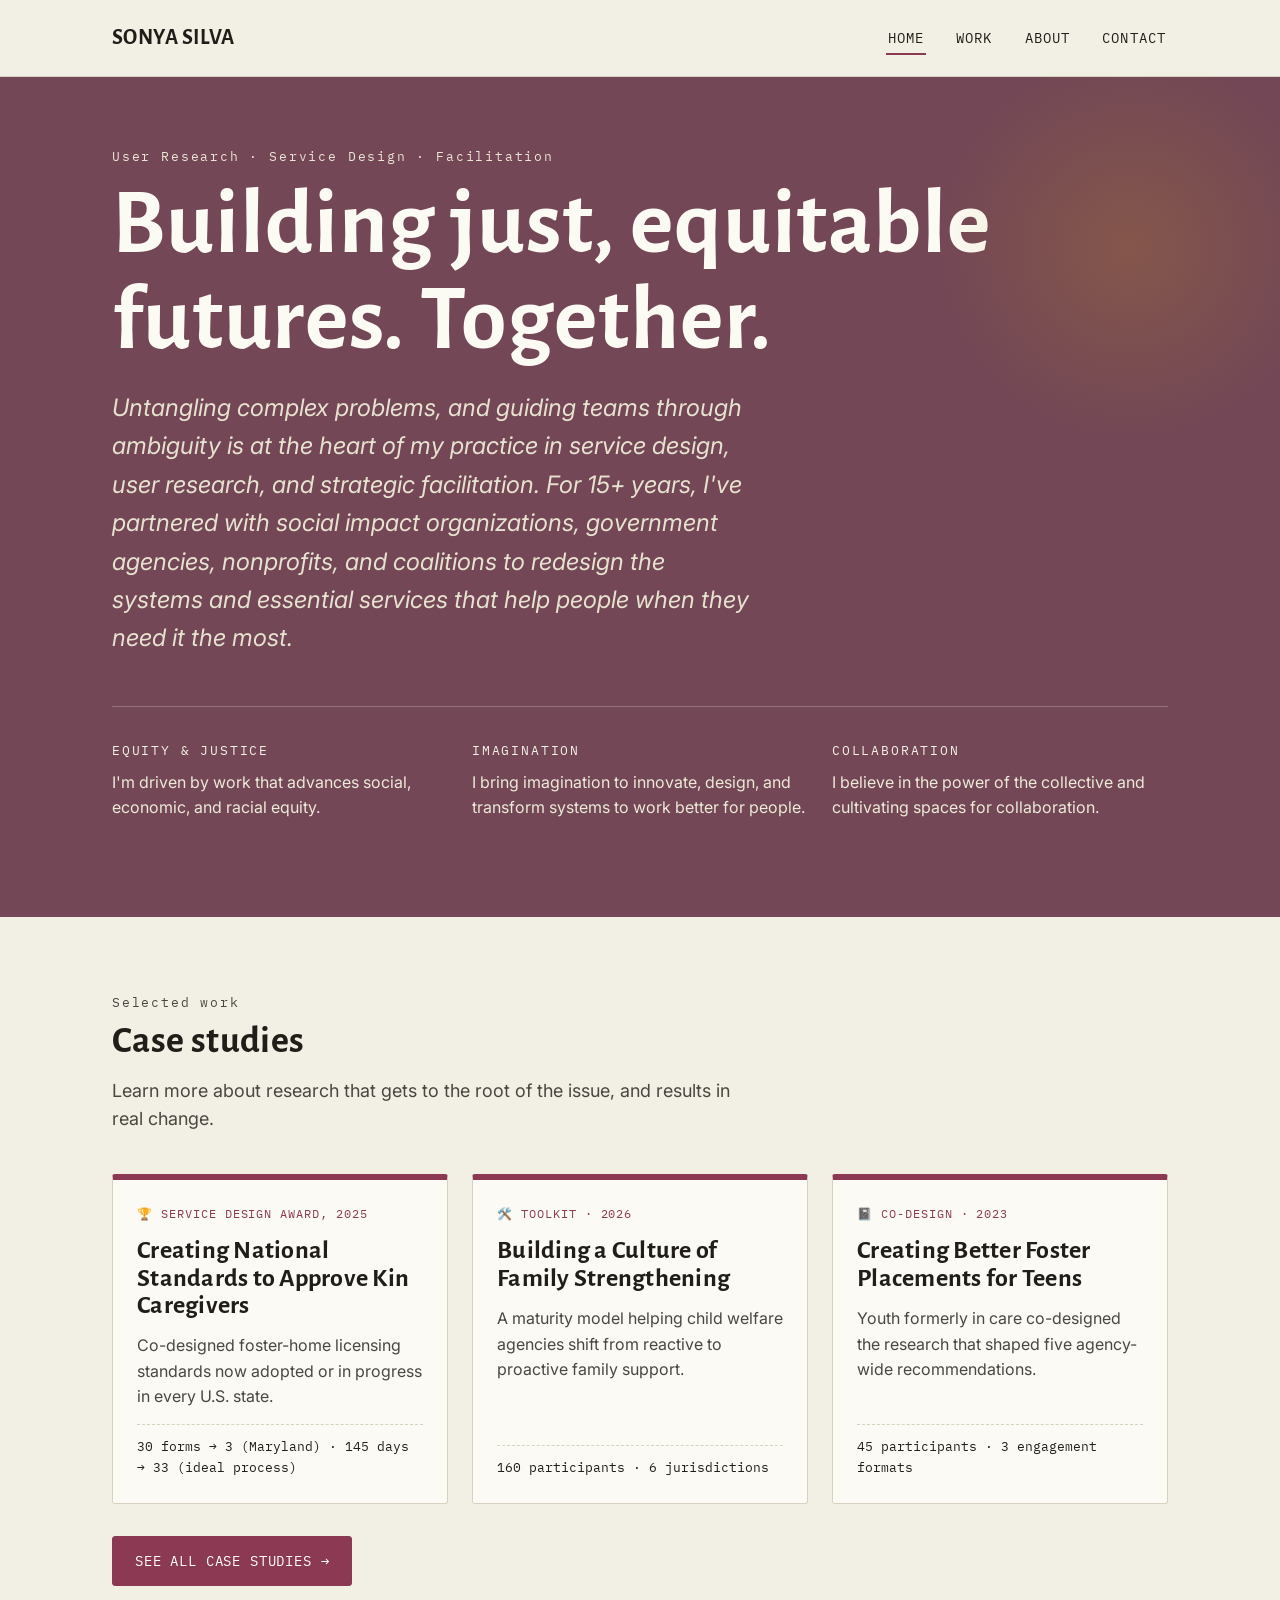
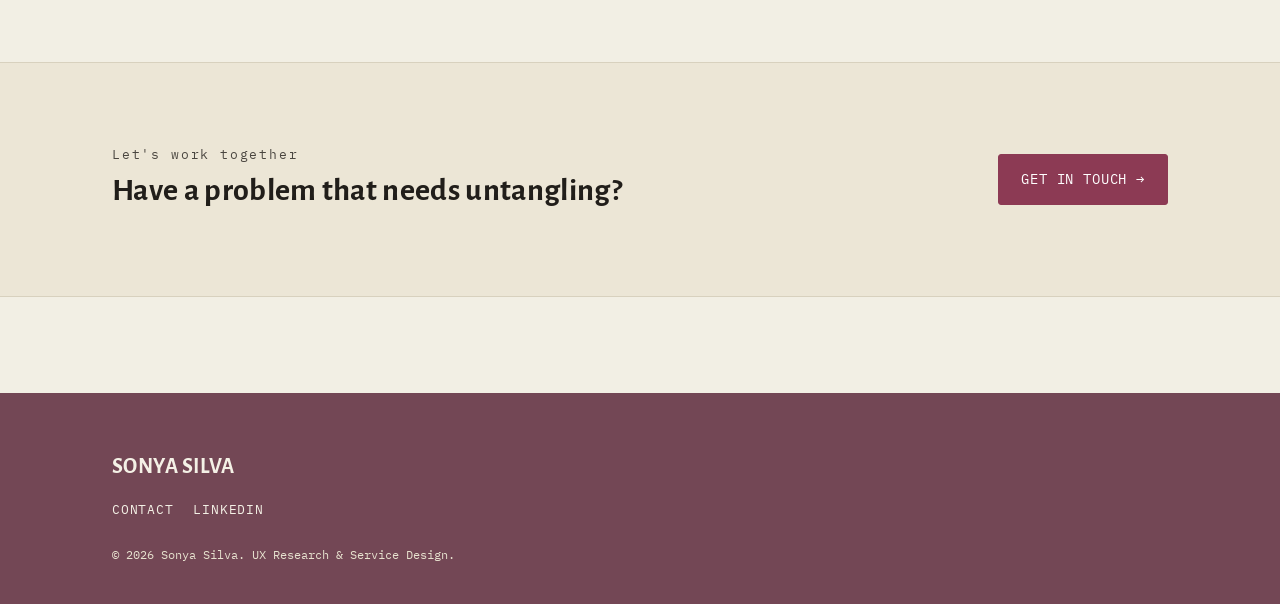
==== index.html @ 00261c98 "Update index.html" ====
<!DOCTYPE html>
<html lang="en">
<head>
<meta charset="UTF-8">
<meta name="viewport" content="width=device-width, initial-scale=1.0">
<title>Sonya Silva — UX Research &amp; Service Design</title>
<meta name="description" content="UX Researcher, Service Designer, and Facilitator with 15 years of experience helping social-impact systems work better for the people who rely on them.">
<link rel="stylesheet" href="assets/styles.css">
</head>
<body>
<a class="skip-link" href="#main">Skip to content</a>
<header>
  <nav class="site-nav">
    <div class="wrap">
      <a href="index.html" class="brand">SONYA <em>SILVA</em></a>
      <button class="nav-toggle" aria-expanded="false" aria-controls="nav-links">Menu</button>
      <ul class="nav-links" id="nav-links">
        <li><a href="index.html" aria-current="page">Home</a></li>
        <li><a href="work.html">Work</a></li>
        <li><a href="about.html">About</a></li>
        <li><a href="contact.html">Contact</a></li>
      </ul>
    </div>
  </nav>
</header>

<main id="main">

  <section class="hero" style="padding-top:64px;">
    <div class="wrap">
      <span class="eyebrow" style="color: var(--paper-warm);">User Research &middot; Service Design &middot; Facilitation</span>
      <h1>Building just, equitable futures. Together.</h1>

     <p class="hero__lede">Untangling complex problems, and guiding teams through ambiguity is at the heart of my practice in service design, user research, and strategic facilitation. For 15+ years, I've partnered with social impact organizations, government agencies, nonprofits, and coalitions to redesign the systems and essential services that help people when they need it the most. </p>

    <div class="hero__pillars">
        <div class="pillar reveal">
          <span class="eyebrow" style="color: inherit;">EQUITY &amp; JUSTICE</span>
          <p>I'm driven by work that advances social, economic, and racial equity.</p>
        </div>
        <div class="pillar reveal">
          <span class="eyebrow" style="color: inherit;">IMAGINATION</span>
          <p>I bring imagination to innovate, design, and transform systems to work better for people.</p>
        </div>
        <div class="pillar reveal">
          <span class="eyebrow" style="color: inherit;">COLLABORATION</span>
          <p>I believe in the power of the collective and cultivating spaces for collaboration.</p>
        </div>
      </div>      
  </section>

  <section>
    <div class="wrap">
      <div class="section-head reveal">
        <span class="eyebrow">Selected work</span>
        <h2 style="font-size:38px;">Case studies</h2>
        <p style="font-family: var(--body); color: var(--ink-soft);">Learn more about research that gets to the root of the issue, and results in real change.</p>
      </div>

      <div class="case-grid">

        <!-- Updated: Removed gold tag color override so it matches standard case card styling -->
        <a class="case-card reveal" href="kin-standards.html">
          <span class="badge">🏆 Service Design Award, 2025</span>
          <h3>Creating National Standards to Approve Kin Caregivers</h3>
          <p>Co-designed foster-home licensing standards now adopted or in progress in every U.S. state.</p>
          <span class="stat">30 forms &rarr; 3 (Maryland) &middot; 145 days &rarr; 33 (ideal process)</span>
        </a>

        <a class="case-card reveal" href="family-strengthening.html" style="--tag-color: var(--forest);">
          <span class="badge">🛠️ Toolkit &middot; 2026</span>
          <h3>Building a Culture of Family Strengthening</h3>
          <p>A maturity model helping child welfare agencies shift from reactive to proactive family support.</p>
          <span class="stat">160 participants &middot; 6 jurisdictions</span>
        </a>

        <a class="case-card reveal" href="teen-placements.html" style="--tag-color: var(--rose);">
          <span class="badge">📓 Co-design &middot; 2023</span>
          <h3>Creating Better Foster Placements for Teens</h3>
          <p>Youth formerly in care co-designed the research that shaped five agency-wide recommendations.</p>
          <span class="stat">45 participants &middot; 3 engagement formats</span>
        </a>

      </div>

      <p style="margin-top:32px;"><a class="btn btn--solid" href="work.html">See all case studies &rarr;</a></p>
    </div>
  </section>

  <section style="background: var(--paper-warm); border-top:1px solid var(--line); border-bottom:1px solid var(--line);">
    <div class="wrap" style="display:flex; justify-content:space-between; align-items:center; gap:24px; flex-wrap:wrap;">
      <div class="reveal">
        <span class="eyebrow">Let's work together</span>
        <h2 style="font-size:32px; margin-top:6px;">Have a problem that needs untangling?</h2>
      </div>
      <a class="btn btn--solid" href="contact.html">Get in touch &rarr;</a>
    </div>
  </section>

</main>

<footer class="site-footer">
  <div class="wrap">
    <div>
      <div class="brand" style="color:#F4F1E6;">SONYA <em>SILVA</em></div>
      <div class="foot-links" style="margin-top:16px;">
        <a href="contact.html">Contact</a>
        <a href="https://www.linkedin.com/in/sonyasilva/">LinkedIn</a>
      </div>
    </div>
  </div>
  <div class="wrap"><small style="color: inherit;">&copy; 2026 Sonya Silva. UX Research &amp; Service Design.</small></div>
</footer>

<script src="assets/script.js"></script>
</body>
</html>
---- assets/styles.css ----
/* ============================================================
   Sonya Silva — UX Research Portfolio
   Design tokens: warm fieldnotes-meets-case-file aesthetic,
   grounded in the actual materials of her research practice
   (index cards, sticky notes, process maps, agency forms).
   ============================================================ */

@import url('https://fonts.googleapis.com/css2?family=Alegreya+Sans:wght@400;500;700;800&family=Inter:ital,wght@0,400;0,500;0,600;1,400&family=IBM+Plex+Mono:wght@400;500;600&display=swap');

:root{
  /* paper + ink */
  --paper: #F2EFE4;
  --paper-warm: #ECE6D6;
  --card: #FBFAF5;
  --ink: #211E1A;
  --ink-soft: #4A4640;
  --line: #D8D1BE;

  /* brand */
  --rose: #8C3A54;
  --rose-deep: #734755;
  --rose-tint: #EFDCE2;

  /* case-study accents */
  --gold: #B9862F;
  --gold-tint: #F1E4C6;
  --navy: #33547A;
  --navy-tint: #DCE3EC;
  --rose: #8C3A54;
  --rose-tint: #EFDCE2;

  --radius: 3px;
  --shadow-note: 0 6px 14px rgba(33,30,26,0.18);

  --display: 'Alegreya Sans', sans-serif;
  --body: 'Inter', -apple-system, BlinkMacSystemFont, sans-serif;
  --mono: 'IBM Plex Mono', ui-monospace, monospace;
}

*{ box-sizing: border-box; }
html{ scroll-behavior: smooth; }
@media (prefers-reduced-motion: reduce){
  html{ scroll-behavior: auto; }
  *{ animation-duration: 0.01ms !important; animation-iteration-count: 1 !important; transition-duration: 0.01ms !important; }
}

body{
  margin: 0;
  background: var(--paper);
  color: var(--ink);
  font-family: var(--body);
  font-size: 18px;
  line-height: 1.6;
  -webkit-font-smoothing: antialiased;
}

img{ max-width: 100%; display: block; }
a{ color: inherit; }

h1,h2,h3,h4{
  font-family: var(--display);
  font-weight: 700;
  letter-spacing: 0.01em;
  line-height: 1.05;
  margin: 0 0 0.4em;
}

.eyebrow{
  font-family: var(--mono);
  font-size: 13px;
  letter-spacing: 0.14em;
  color: var(--ink-soft);
}

p{ margin: 0 0 1.1em; }
p:last-child{ margin-bottom: 0; }

.wrap{
  max-width: 1120px;
  margin: 0 auto;
  padding: 0 32px;
}
.wrap--narrow{ max-width: 760px; }

/* ---------- skip link / focus ---------- */
.skip-link{
  position:absolute; left:-999px; top:0; background:var(--rose); color:#fff;
  padding:10px 16px; z-index:200; font-family:var(--mono); font-size:14px;
}
.skip-link:focus{ left:16px; top:16px; }
a:focus-visible, button:focus-visible{
  outline: 3px solid var(--gold);
  outline-offset: 2px;
}

/* ---------- nav ---------- */
.site-nav{
  position: sticky; top: 0; z-index: 100;
  background: var(--paper);
  border-bottom: 1px solid var(--line);
}
.site-nav .wrap{
  display:flex; align-items:center; justify-content:space-between;
  height: 76px;
}
.brand{
  font-family: var(--display);
  font-weight: 700;
  font-size: 22px;
  letter-spacing: 0.02em;
  text-decoration:none;
  color: var(--ink);
}
.brand em{
  font-style: normal;
  font-weight: inherit;
  color: inherit;
}
.nav-links{
  display:flex; gap: 28px; list-style:none; margin:0; padding:0;
  font-family: var(--mono); font-size: 14px; text-transform: uppercase; letter-spacing: 0.08em;
}
.nav-links a{
  text-decoration:none; padding: 6px 2px; border-bottom: 2px solid transparent;
}
.nav-links a:hover, .nav-links a[aria-current="page"]{
  border-bottom-color: var(--rose);
}
.nav-toggle{ display:none; }

@media (max-width: 720px){
  .nav-links{
    position:fixed; inset: 76px 0 0 0; background: var(--paper);
    flex-direction:column; gap:0; padding: 8px 32px;
    transform: translateY(-8px); opacity:0; pointer-events:none;
    transition: opacity .2s ease, transform .2s ease;
  }
  .nav-links.is-open{ opacity:1; transform:translateY(0); pointer-events:auto; }
  .nav-links li{ border-bottom:1px solid var(--line); }
  .nav-links a{ display:block; padding: 16px 0; }
  .nav-toggle{
    display:block; background:none; border: 1px solid var(--ink); border-radius: var(--radius);
    width: 40px; height: 36px; font-family: var(--mono); cursor:pointer;
  }
}

/* ---------- hero ---------- */
.hero{
  background: var(--rose-deep);
  color: #F4F1E6;
  padding: 84px 0 96px;
  position: relative;
  overflow: hidden;
}
.hero::after{
  content:"";
  position:absolute; right:-60px; top:-40px; width:420px; height:420px;
  background: radial-gradient(circle, rgba(185,134,47,0.25), transparent 65%);
}
.hero .eyebrow{ color: #BFD6CC; }
.hero h1{
  font-size: clamp(48px, 8vw, 92px);
  margin: 6px 0 20px;
  color: #FBFAF3;
}
.hero__lede{
  font-family: var(--body);
  font-size: clamp(19px, 2.4vw, 24px);
  max-width: 640px;
  color: #E7E2CF;
  font-style: italic;
}
.hero__pillars{
  margin-top: 48px;
  display:grid; grid-template-columns: repeat(3, 1fr); gap: 24px;
  border-top: 1px solid rgba(244,241,230,0.25);
  padding-top: 28px;
}
.pillar .eyebrow{ color: #C9A85A; }
.pillar p{ color:#EDEAD8; font-size:16px; margin-top:6px; }
@media (max-width: 760px){
  .hero__pillars{ grid-template-columns: 1fr; }
}

/* ---------- section scaffolding ---------- */
section{ padding: 76px 0; }
.section-head{ max-width: 640px; margin-bottom: 40px; }
.section-head .eyebrow{ margin-bottom: 8px; display:block; }

/* ---------- case study cards ---------- */
.case-grid{
  display:grid; grid-template-columns: repeat(3, 1fr); gap: 24px;
}
@media (max-width: 900px){ .case-grid{ grid-template-columns: 1fr 1fr; } }
@media (max-width: 620px){ .case-grid{ grid-template-columns: 1fr; } }

.case-card{
  background: var(--card);
  border: 1px solid var(--line);
  border-radius: var(--radius);
  padding: 24px;
  text-decoration:none;
  color: var(--ink);
  display:flex; flex-direction:column; gap: 14px;
  border-top: 6px solid var(--tag-color, var(--rose));
  transition: transform .15s ease, box-shadow .15s ease;
}
.case-card:hover{
  transform: translateY(-3px);
  box-shadow: 0 10px 24px rgba(33,30,26,0.12);
}
.case-card .badge{
  display:inline-flex; align-items:center; gap:6px;
  font-family: var(--mono); font-size: 12px; text-transform:uppercase; letter-spacing:0.08em;
  color: var(--tag-color, var(--rose));
}
.case-card h3{
  font-size: 26px; margin: 0;
}
.case-card p{ color: var(--ink-soft); font-size: 16px; margin:0; }
.case-card .stat{
  font-family: var(--mono); font-size: 13px; color: var(--ink);
  border-top: 1px dashed var(--line); padding-top: 12px; margin-top: auto;
}

/* index-only meta row */
.case-card .meta{
  font-family: var(--mono); font-size: 12px; color: var(--ink-soft); text-transform:uppercase; letter-spacing:0.06em;
}

/* ---------- sticky note ---------- */
.sticky-note{
  background: var(--tag-tint, var(--gold-tint));
  border: 1px solid rgba(33,30,26,0.12);
  box-shadow: var(--shadow-note);
  padding: 22px 22px 18px;
  max-width: 320px;
  transform: rotate(-1.4deg);
  font-family: var(--mono);
  position: relative;
}
.sticky-note::before{
  content:"";
  position:absolute; top:-10px; left: 28px; width: 54px; height: 18px;
  background: rgba(255,255,255,0.55);
  border: 1px solid rgba(33,30,26,0.08);
  transform: rotate(-3deg);
}
.sticky-note .stat-num{
  font-family: var(--display); font-size: 40px; font-weight: 900;
  display:block; line-height: 1; color: var(--ink);
}
.sticky-note .stat-label{
  font-size: 13px; color: var(--ink-soft); margin-top: 6px; display:block;
}
.sticky-note--right{ transform: rotate(1.6deg); float: right; margin: 0 0 20px 28px; }
.sticky-note--left{ float: left; margin: 4px 28px 20px 0; }
@media (max-width: 600px){
  .sticky-note--right, .sticky-note--left{ float:none; margin: 0 0 24px; max-width: none; }
}

/* ---------- pull quote ---------- */
blockquote{
  margin: 32px 0; padding: 4px 0 4px 24px;
  border-left: 4px solid var(--tag-color, var(--rose));
  font-style: italic; font-size: 22px; color: var(--ink);
}
blockquote cite{
  display:block; margin-top: 10px; font-style:normal; font-family: var(--mono);
  font-size: 13px; color: var(--ink-soft); text-transform: uppercase; letter-spacing:0.06em;
}

/* ---------- about page ---------- */
.about-grid{
  display:grid; grid-template-columns: 220px 1fr; gap: 48px; align-items:start;
}
@media (max-width: 700px){ .about-grid{ grid-template-columns: 1fr; } }
.about-photo{
  border-radius: 999px; border: 6px solid var(--card); box-shadow: var(--shadow-note);
}
.tag-cloud{ display:flex; flex-wrap:wrap; gap:10px; }
.tag{
  font-family: var(--mono); font-size: 13px; padding: 6px 12px;
  border: 1px solid var(--line); border-radius: 999px; background: var(--card);
}

/* ---------- case study page ---------- */
.case-band{
  background: var(--tag-color, var(--rose));
  color: #FBFAF3;
  padding: 18px 0;
}
.case-band .wrap{ display:flex; justify-content:space-between; align-items:center; gap: 16px; flex-wrap:wrap; }
.case-band .eyebrow{ color: rgba(255,255,255,0.8); }

.case-hero{ padding: 56px 0 40px; }
.case-hero h1{ font-size: clamp(36px, 5.6vw, 64px); }
.case-hero__subtitle{
  font-family: var(--body); font-style: italic; font-size: 22px; color: var(--ink-soft);
  max-width: 700px;
}
.case-meta-row{
  display:flex; gap: 28px; flex-wrap:wrap; margin-top: 28px;
  font-family: var(--mono); font-size: 13px; color: var(--ink-soft);
  border-top: 1px solid var(--line); padding-top: 18px;
}
.case-meta-row strong{ display:block; color: var(--ink); font-size: 14px; }

.impact-box{
  background: var(--tag-tint, var(--rose-tint));
  border: 1px solid var(--line);
  border-radius: var(--radius);
  padding: 32px;
  margin: 40px 0 8px;
}
.impact-box .eyebrow{ margin-bottom: 10px; display:block; }
.impact-box p{ font-size: 20px; }

.case-body{ padding-top: 8px; }
.case-body h2{
  font-size: 26px; margin-top: 56px;
  border-bottom: 2px solid var(--line);
  padding-bottom: 10px;
}
.case-body h2:first-child{ margin-top: 0; }
.case-body ul, .case-body ol{ padding-left: 22px; }
.case-body li{ margin-bottom: 10px; }

.callout{
  background: var(--card); border: 1px dashed var(--line);
  border-radius: var(--radius); padding: 20px 22px; margin: 24px 0;
  font-size: 16px;
}
.callout .eyebrow{ display:block; margin-bottom: 6px; }

.deliverables{ display:flex; flex-wrap:wrap; gap: 10px; margin-top: 12px; }
.deliverables span{
  font-family: var(--mono); font-size: 13px; padding: 8px 14px;
  background: var(--tag-tint, var(--rose-tint)); border-radius: var(--radius);
}

.case-figure{ margin: 32px 0; }
.case-figure img{ border-radius: var(--radius); border: 1px solid var(--line); }
.case-figure figcaption{
  font-family: var(--mono); font-size: 13px; color: var(--ink-soft); margin-top: 10px;
}

.case-nav{
  display:flex; justify-content:space-between; align-items:center;
  padding: 40px 0; border-top: 1px solid var(--line); margin-top: 56px;
  font-family: var(--mono); font-size: 14px; text-transform: uppercase; letter-spacing: 0.06em;
}
.case-nav a{ text-decoration:none; }
.case-nav a:hover{ text-decoration: underline; }

/* ---------- buttons ---------- */
.btn{
  display:inline-flex; align-items:center; gap:8px;
  font-family: var(--mono); font-size: 14px; text-transform:uppercase; letter-spacing:0.06em;
  padding: 13px 22px; border-radius: var(--radius); text-decoration:none;
  border: 1px solid var(--ink); color: var(--ink); background: transparent;
  transition: background .15s ease, color .15s ease;
}
.btn:hover{ background: var(--ink); color: var(--paper); }
.btn--solid{ background: var(--rose); border-color: var(--rose); color: #fff; }
.btn--solid:hover{ background: var(--rose-deep); border-color: var(--rose-deep); color:#fff; }

/* ---------- footer ---------- */
footer.site-footer{
  background: var(--rose-deep); color: #E7E2CF; padding: 56px 0 40px; margin-top: 96px;
}
.site-footer .wrap{ display:flex; justify-content:space-between; flex-wrap:wrap; gap: 24px; }
.site-footer a{ color: #F4F1E6; text-decoration:none; }
.site-footer a:hover{ text-decoration:underline; }
.site-footer .foot-links{ display:flex; gap:20px; font-family: var(--mono); font-size: 13px; text-transform:uppercase; letter-spacing:0.06em; }
.site-footer small{ display:block; margin-top: 24px; font-family: var(--mono); color: #9FB4AA; font-size:12px; }

/* ---------- contact page ---------- */
.contact-card{
  background: transparent; border: none; box-shadow: none;
  padding: 0px;
}
.contact-row{ display:flex; align-items:baseline; gap: 14px; font-family: inherit; font-size:16px; }
.contact-row .eyebrow{ min-width: 110px; font-family: var(--mono) }

/* ---------- reveal-on-scroll ---------- */
.reveal{ opacity: 0; transform: translateY(14px); transition: opacity .5s ease, transform .5s ease; }
.reveal.is-visible{ opacity: 1; transform: none; }
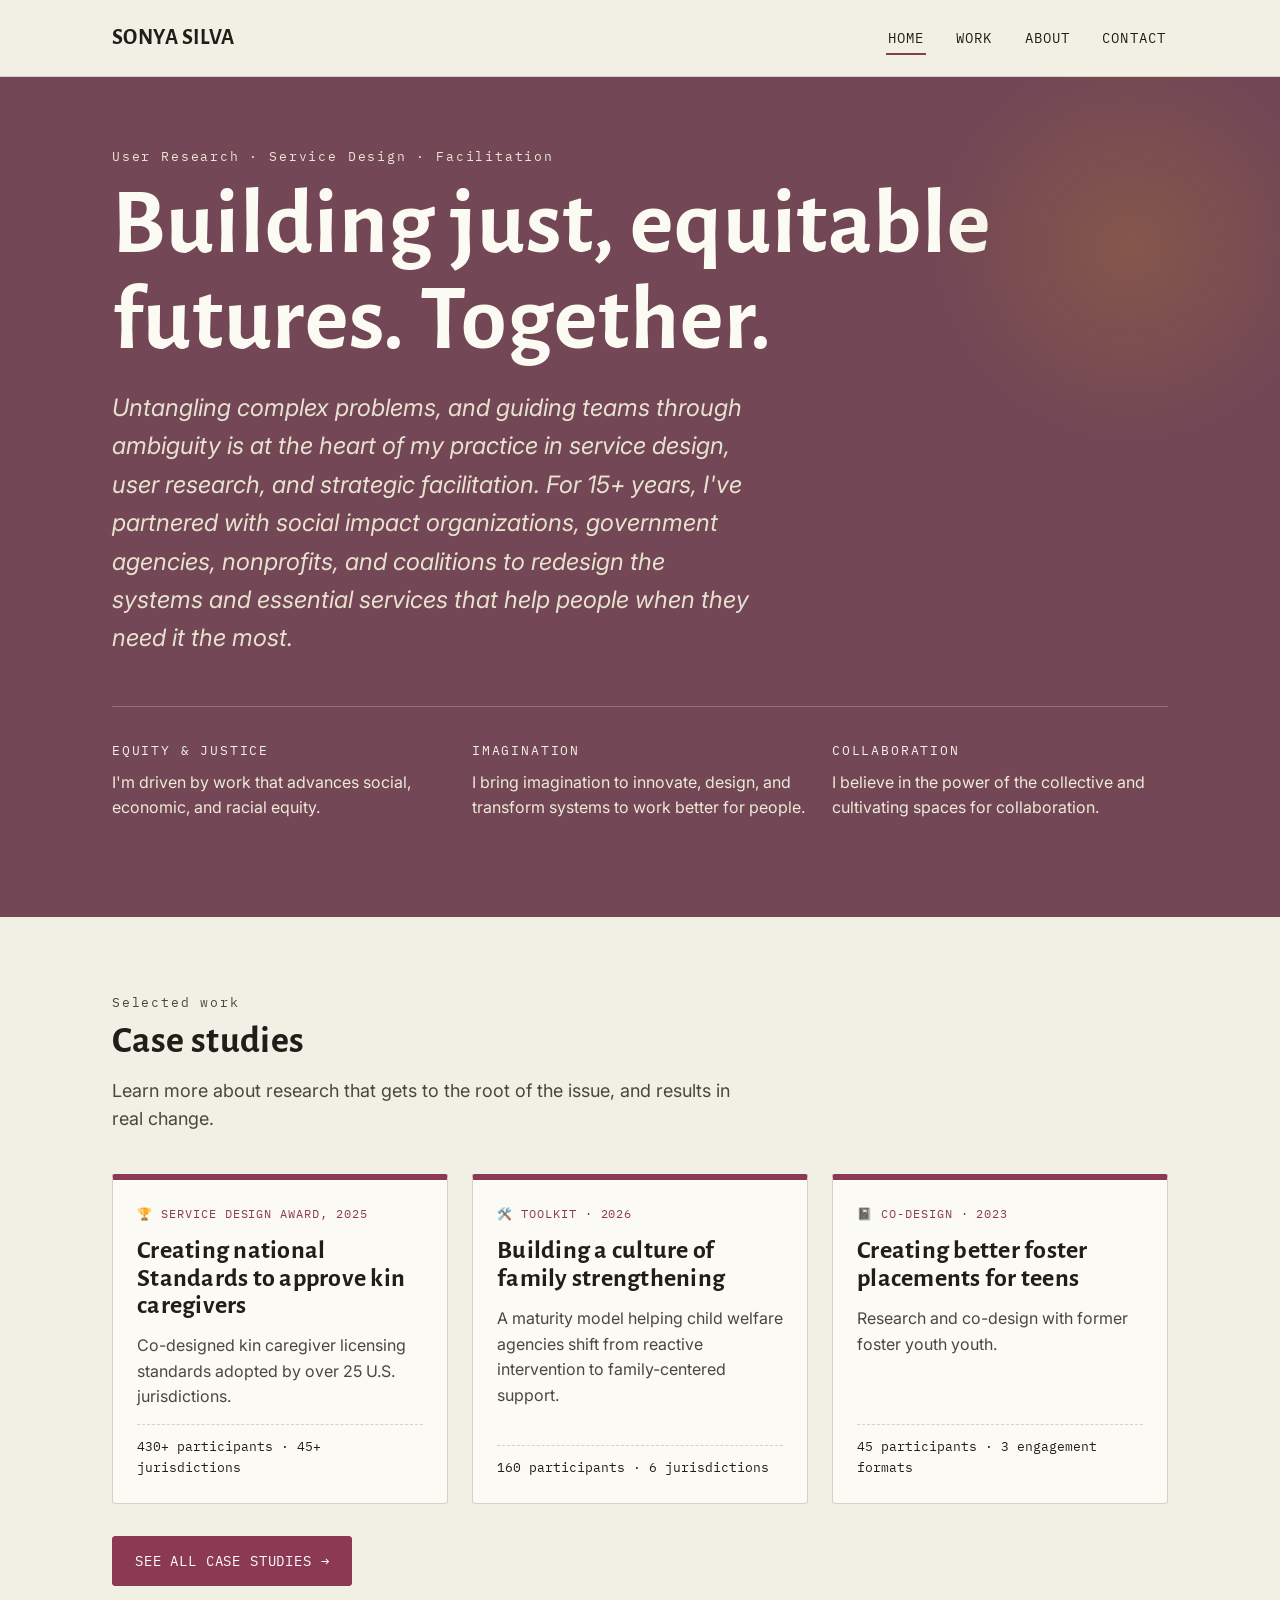
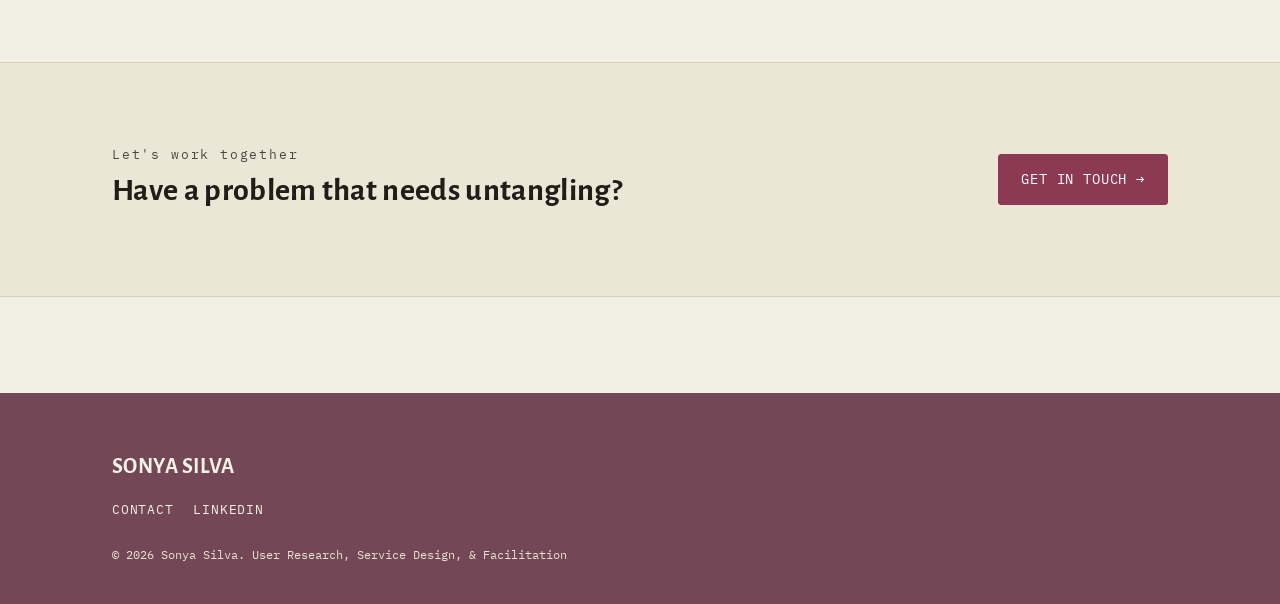
==== commit e40a3c13: "Update index.html" ====
--- a/index.html
+++ b/index.html
@@ -62,22 +62,22 @@
         <!-- Updated: Removed gold tag color override so it matches standard case card styling -->
         <a class="case-card reveal" href="kin-standards.html">
           <span class="badge">🏆 Service Design Award, 2025</span>
-          <h3>Creating National Standards to Approve Kin Caregivers</h3>
-          <p>Co-designed foster-home licensing standards now adopted or in progress in every U.S. state.</p>
-          <span class="stat">30 forms &rarr; 3 (Maryland) &middot; 145 days &rarr; 33 (ideal process)</span>
+          <h3>Creating national Standards to approve kin caregivers</h3>
+          <p>Co-designed kin caregiver licensing standards adopted by over 25 U.S. jurisdictions.</p>
+          <span class="stat">430+ participants &middot; 45+ jurisdictions</span>
         </a>
 
         <a class="case-card reveal" href="family-strengthening.html" style="--tag-color: var(--forest);">
           <span class="badge">🛠️ Toolkit &middot; 2026</span>
-          <h3>Building a Culture of Family Strengthening</h3>
-          <p>A maturity model helping child welfare agencies shift from reactive to proactive family support.</p>
+          <h3>Building a culture of family strengthening</h3>
+          <p>A maturity model helping child welfare agencies shift from reactive intervention to family-centered support.</p>
           <span class="stat">160 participants &middot; 6 jurisdictions</span>
         </a>
 
         <a class="case-card reveal" href="teen-placements.html" style="--tag-color: var(--rose);">
           <span class="badge">📓 Co-design &middot; 2023</span>
-          <h3>Creating Better Foster Placements for Teens</h3>
-          <p>Youth formerly in care co-designed the research that shaped five agency-wide recommendations.</p>
+          <h3>Creating better foster placements for teens</h3>
+          <p>Research and co-design with former foster youth youth.</p>
           <span class="stat">45 participants &middot; 3 engagement formats</span>
         </a>
 
@@ -109,7 +109,7 @@
       </div>
     </div>
   </div>
-  <div class="wrap"><small style="color: inherit;">&copy; 2026 Sonya Silva. UX Research &amp; Service Design.</small></div>
+  <div class="wrap"><small style="color: inherit;">&copy; 2026 Sonya Silva. User Research, Service Design, &amp; Facilitation</small></div>
 </footer>
 
 <script src="assets/script.js"></script>
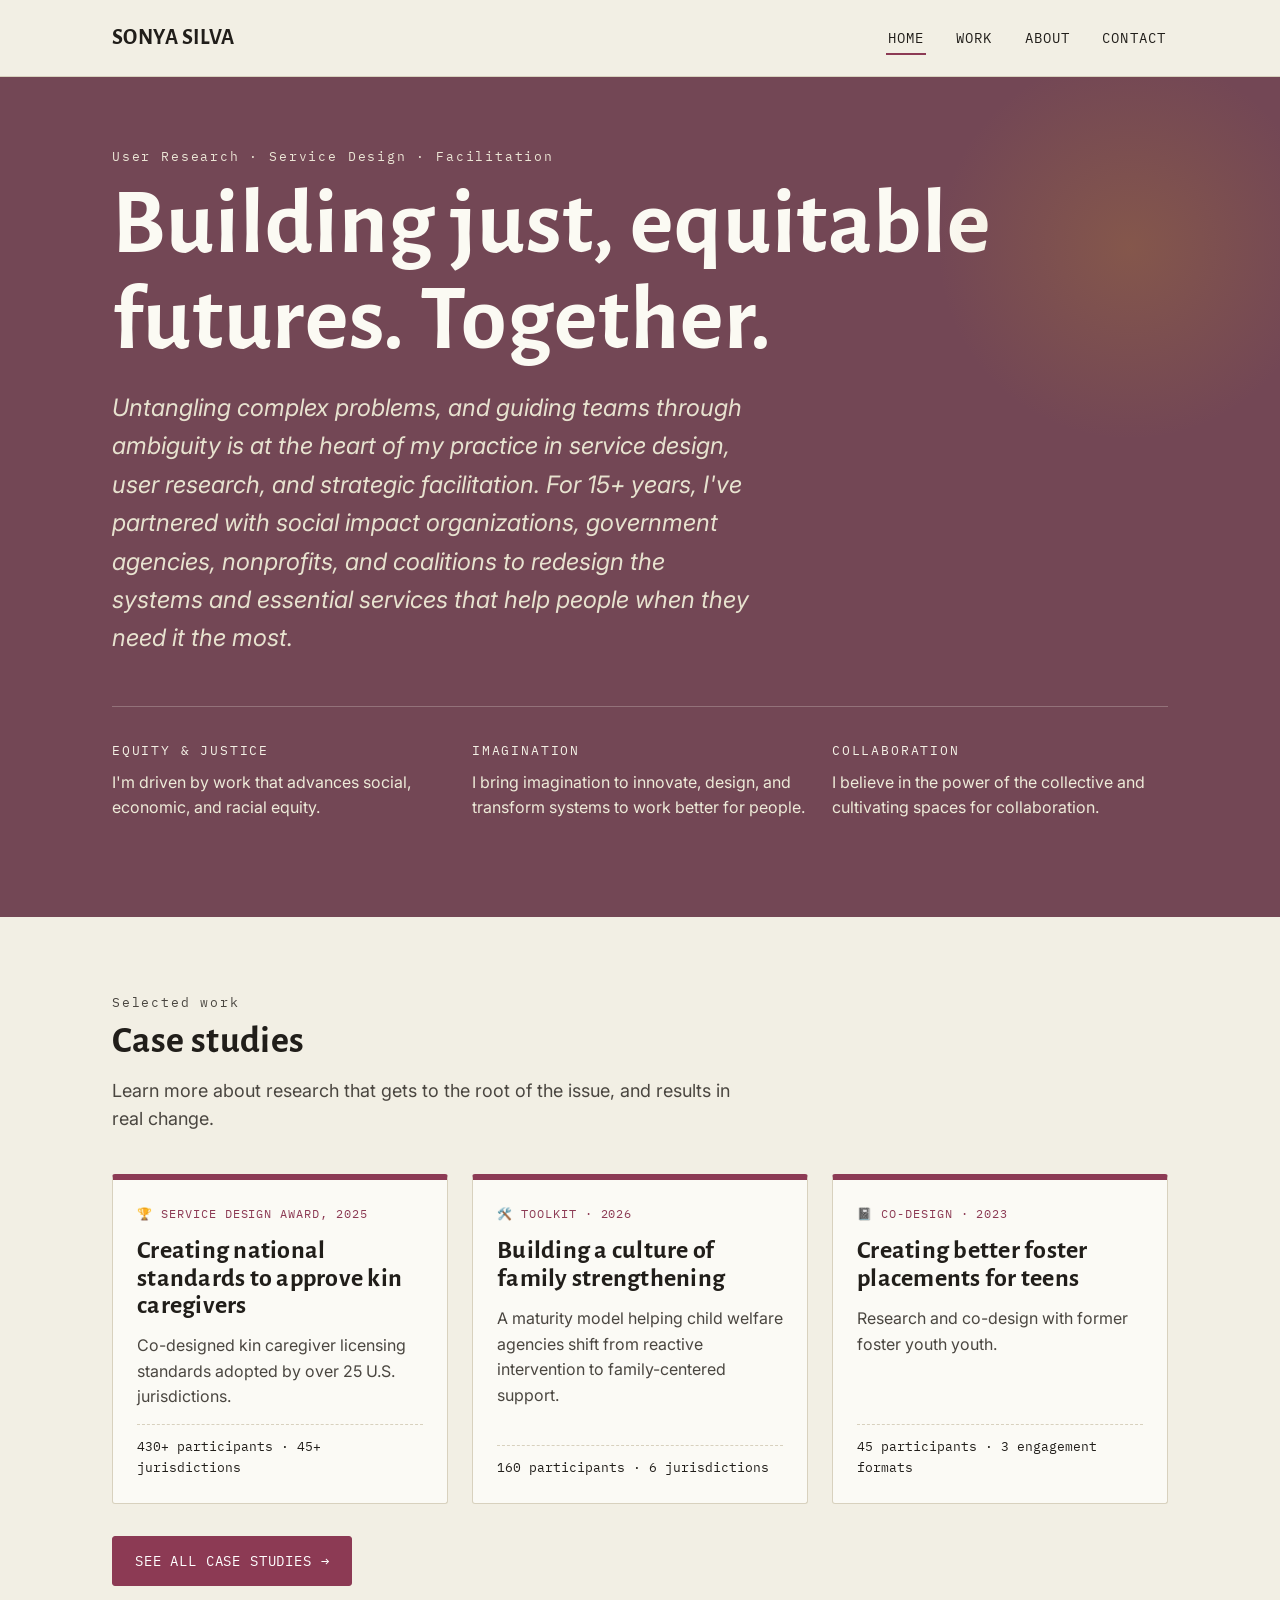
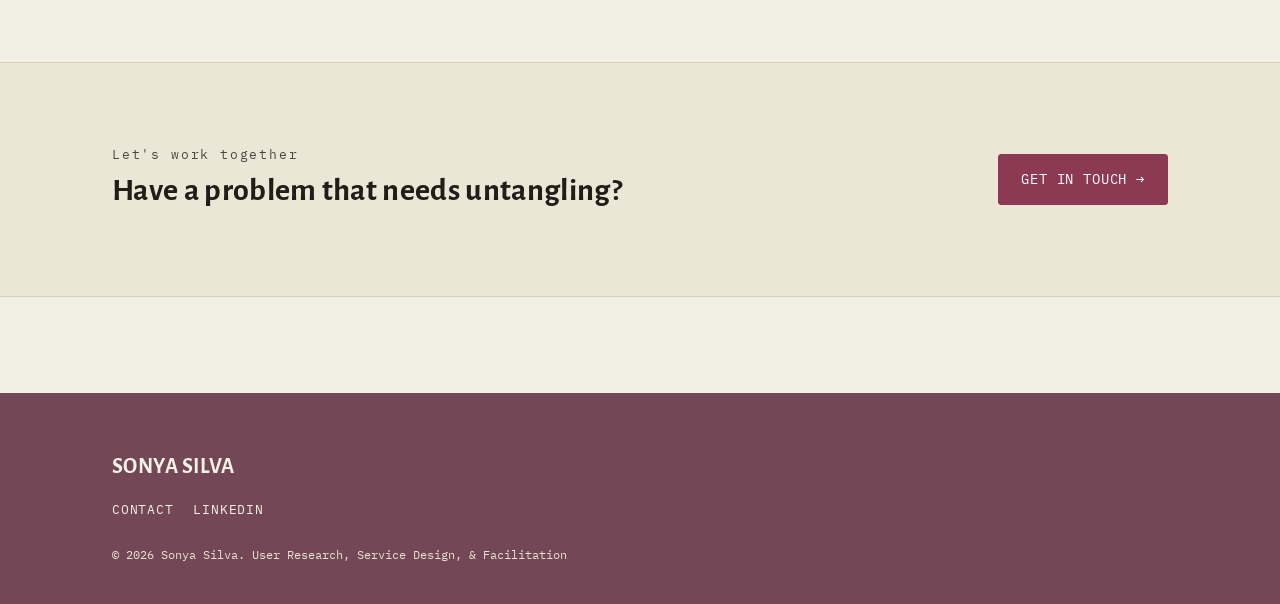
==== commit c1df5964: "Update index.html" ====
--- a/index.html
+++ b/index.html
@@ -62,7 +62,7 @@
         <!-- Updated: Removed gold tag color override so it matches standard case card styling -->
         <a class="case-card reveal" href="kin-standards.html">
           <span class="badge">🏆 Service Design Award, 2025</span>
-          <h3>Creating national Standards to approve kin caregivers</h3>
+          <h3>Creating national standards to approve kin caregivers</h3>
           <p>Co-designed kin caregiver licensing standards adopted by over 25 U.S. jurisdictions.</p>
           <span class="stat">430+ participants &middot; 45+ jurisdictions</span>
         </a>
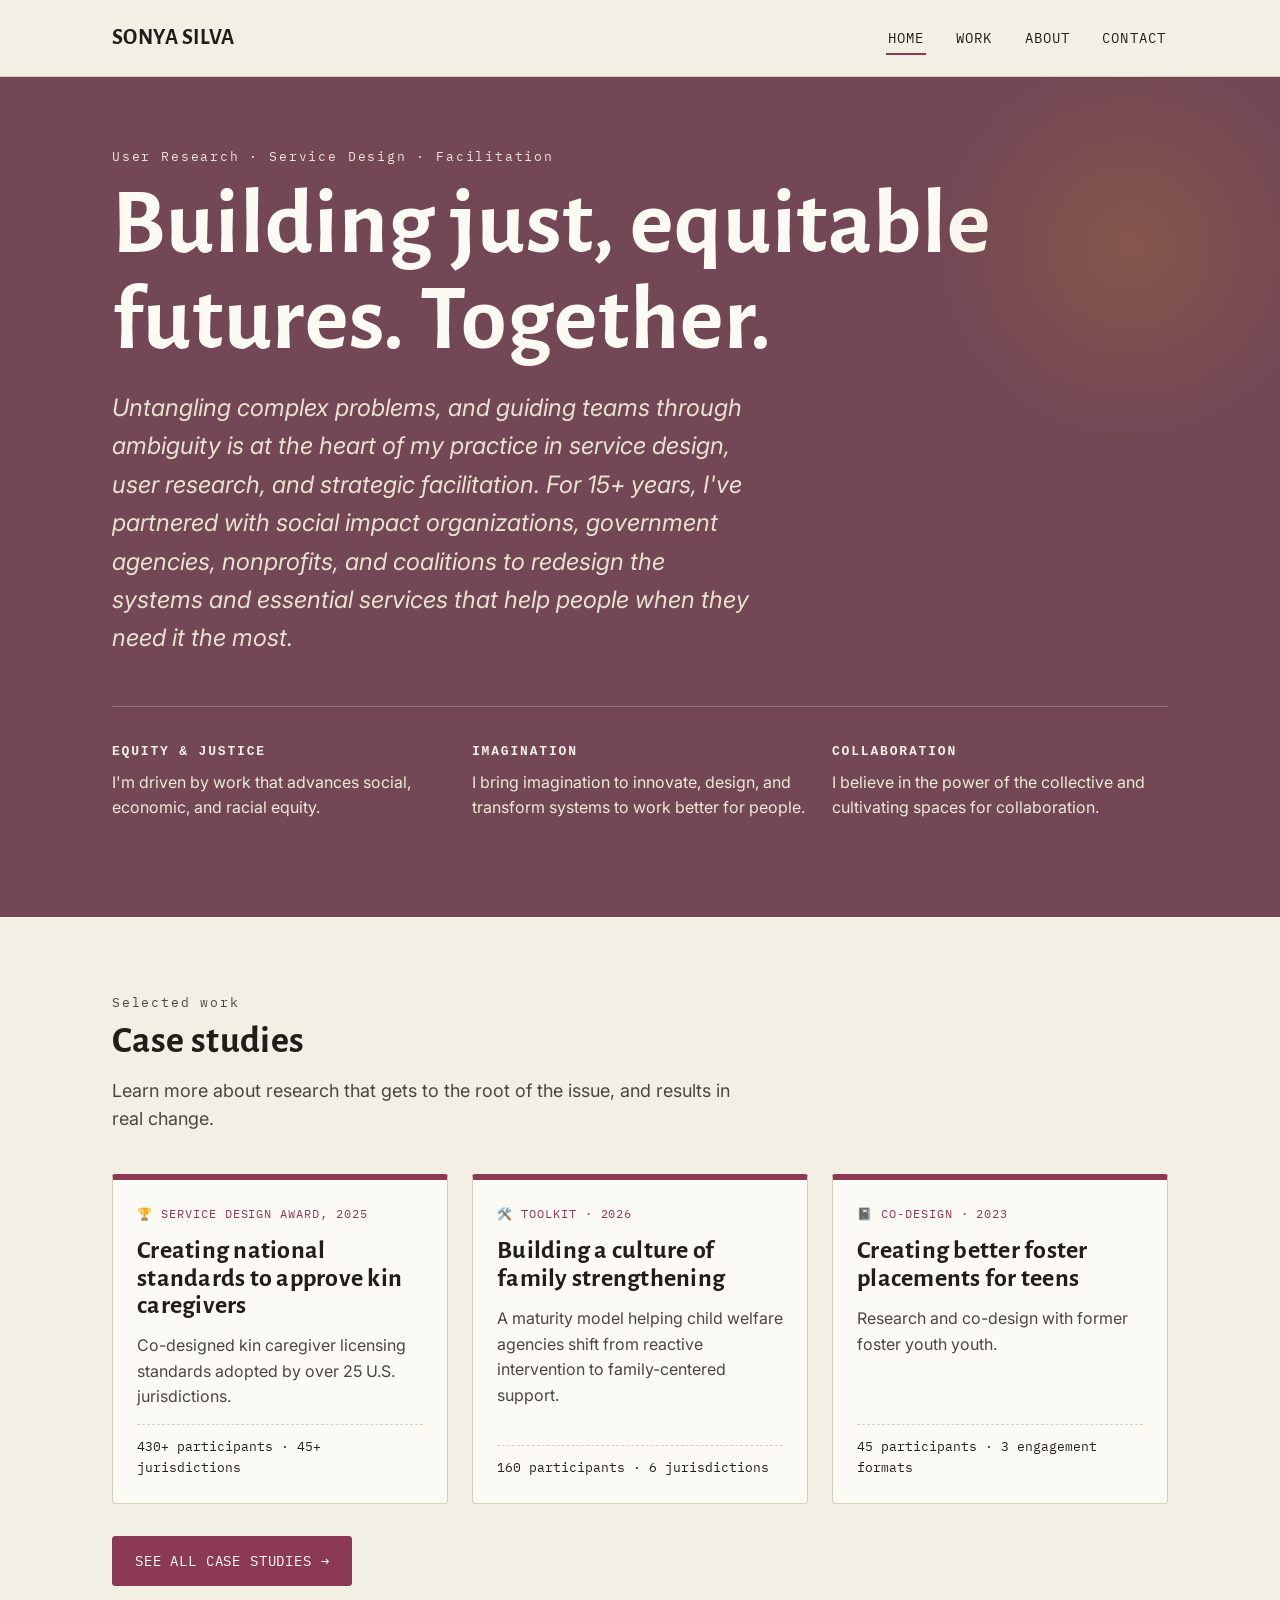
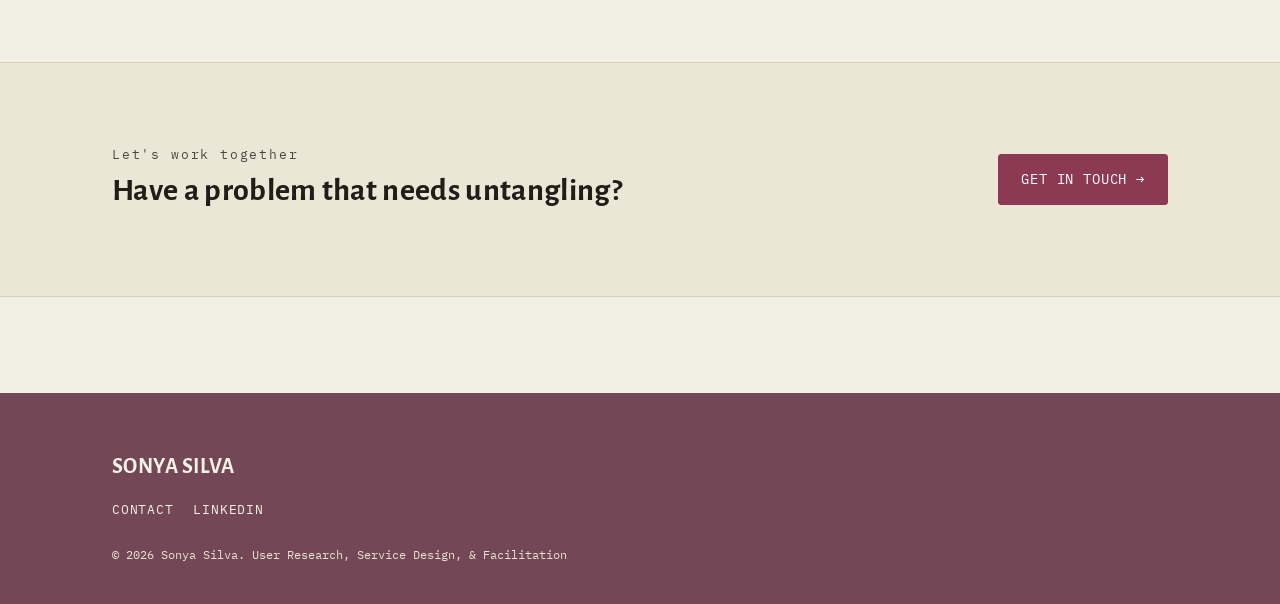
==== commit 614749a9: "Update index.html" ====
--- a/index.html
+++ b/index.html
@@ -35,15 +35,15 @@
 
     <div class="hero__pillars">
         <div class="pillar reveal">
-          <span class="eyebrow" style="color: inherit;">EQUITY &amp; JUSTICE</span>
+          <span class="eyebrow" style="color: inherit;"><strong>EQUITY &amp; JUSTICE</strong></span>
           <p>I'm driven by work that advances social, economic, and racial equity.</p>
         </div>
         <div class="pillar reveal">
-          <span class="eyebrow" style="color: inherit;">IMAGINATION</span>
+          <span class="eyebrow" style="color: inherit;"><strong>IMAGINATION</strong></span>
           <p>I bring imagination to innovate, design, and transform systems to work better for people.</p>
         </div>
         <div class="pillar reveal">
-          <span class="eyebrow" style="color: inherit;">COLLABORATION</span>
+          <span class="eyebrow" style="color: inherit;"><strong>COLLABORATION</strong></span>
           <p>I believe in the power of the collective and cultivating spaces for collaboration.</p>
         </div>
       </div>      
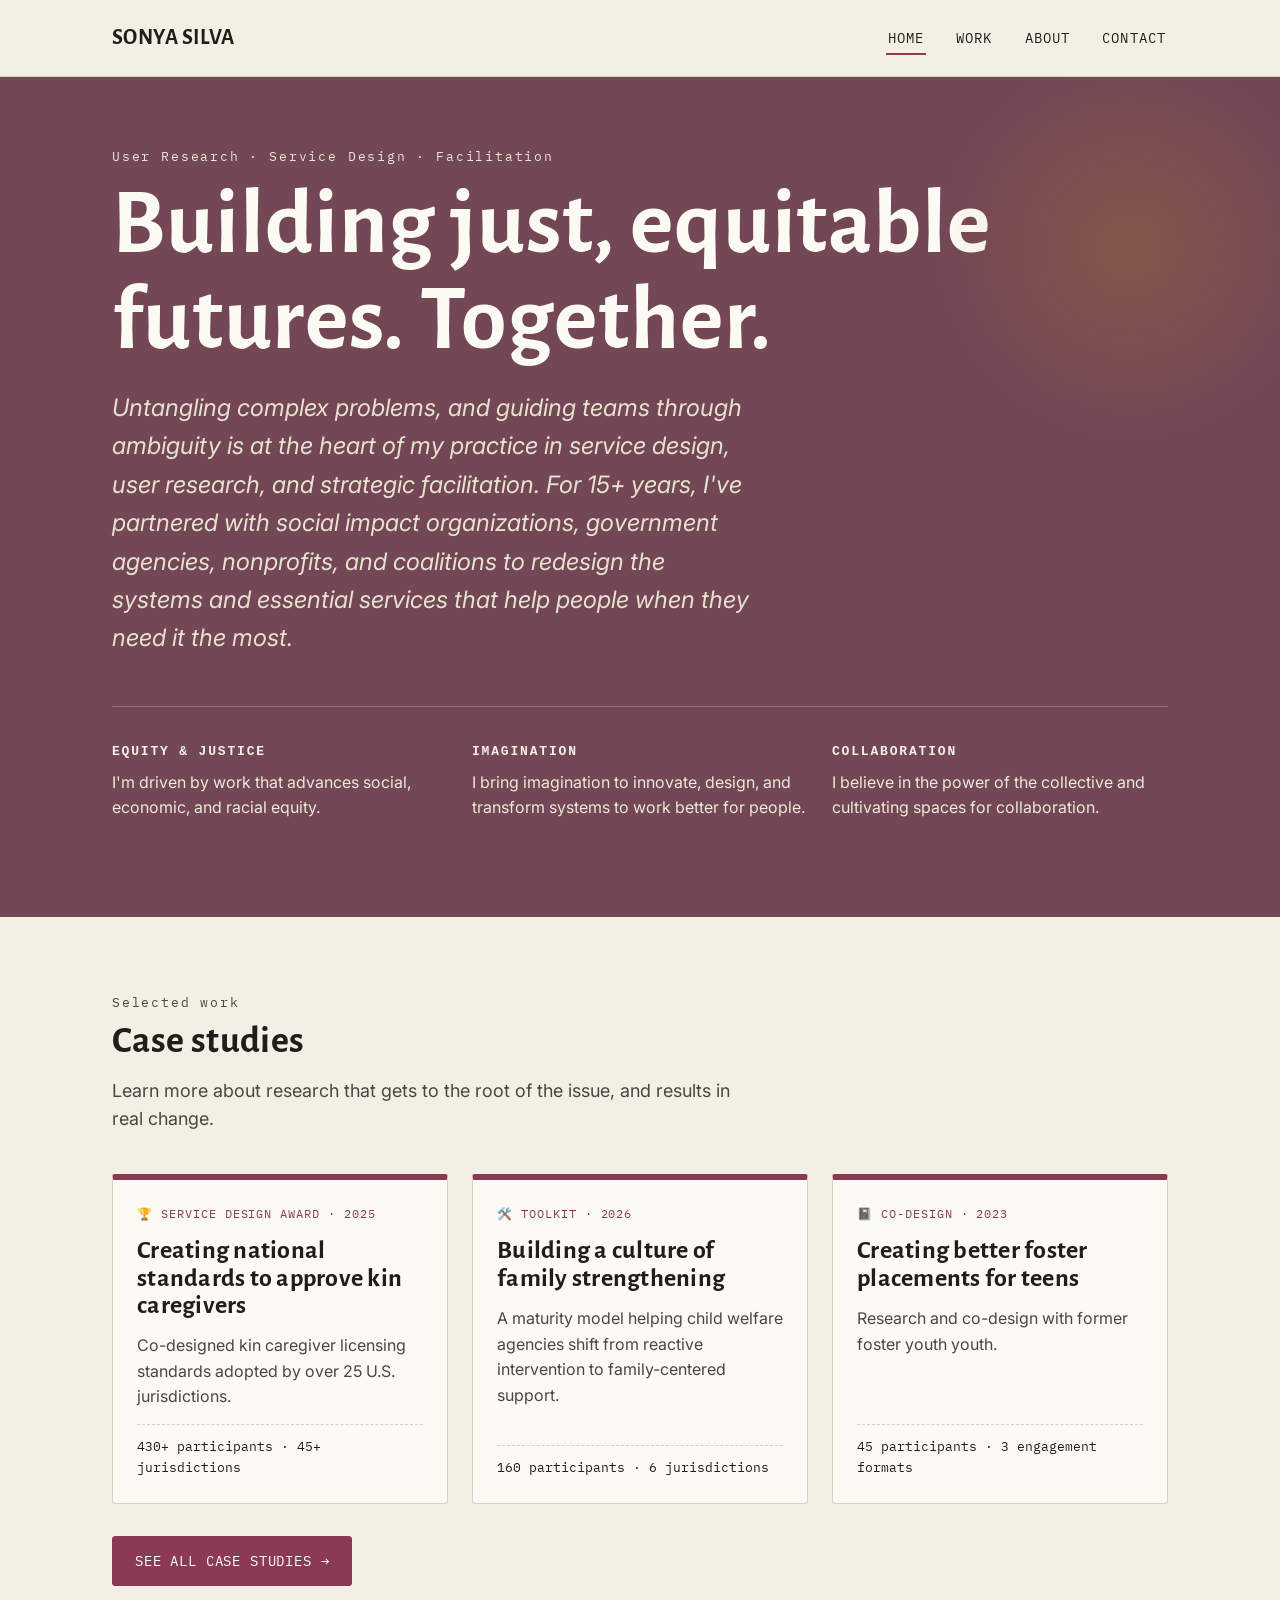
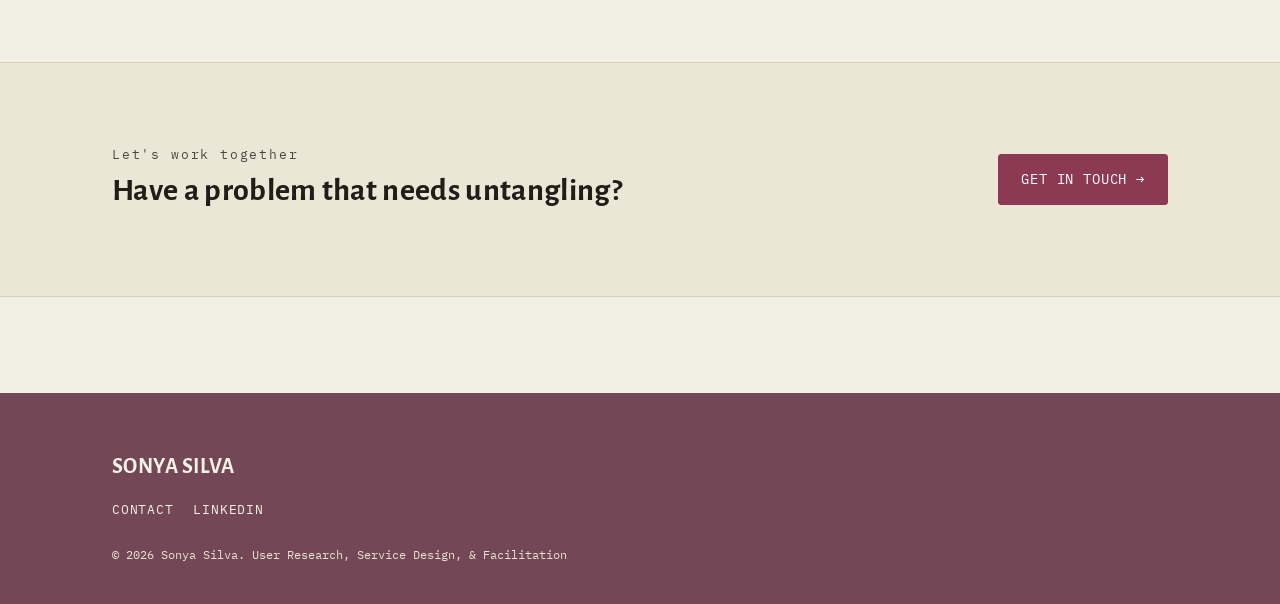
==== commit b4db324b: "Update index.html" ====
--- a/index.html
+++ b/index.html
@@ -61,7 +61,7 @@
 
         <!-- Updated: Removed gold tag color override so it matches standard case card styling -->
         <a class="case-card reveal" href="kin-standards.html">
-          <span class="badge">🏆 Service Design Award, 2025</span>
+          <span class="badge">🏆 Service Design Award &middot; 2025</span>
           <h3>Creating national standards to approve kin caregivers</h3>
           <p>Co-designed kin caregiver licensing standards adopted by over 25 U.S. jurisdictions.</p>
           <span class="stat">430+ participants &middot; 45+ jurisdictions</span>
--- a/assets/styles.css
+++ b/assets/styles.css
@@ -339,10 +339,39 @@
   background: var(--tag-tint, var(--rose-tint)); border-radius: var(--radius);
 }
 
-.case-figure{ margin: 32px 0; }
-.case-figure img{ border-radius: var(--radius); border: 1px solid var(--line); }
-.case-figure figcaption{
-  font-family: var(--mono); font-size: 13px; color: var(--ink-soft); margin-top: 10px;
+/* ---------- figure & caption ---------- */
+.case-figure {
+  margin: 32px 0;
+  text-align: center;
+}
+
+.case-figure img {
+  width: 100%;
+  height: auto;
+  border-radius: var(--radius);
+  border: 1px solid var(--line);
+  transition: opacity 0.2s ease;
+}
+
+.case-figure a:hover img {
+  opacity: 0.92;
+}
+
+.case-caption {
+  margin-top: 12px;
+  font-size: 14px;
+  line-height: 1.5;
+  color: var(--ink-soft);
+  text-align: left;
+}
+
+.case-caption a {
+  color: var(--ink-soft);
+  text-decoration: underline;
+}
+
+.case-caption a:hover {
+  color: var(--ink);
 }
 
 .case-nav{
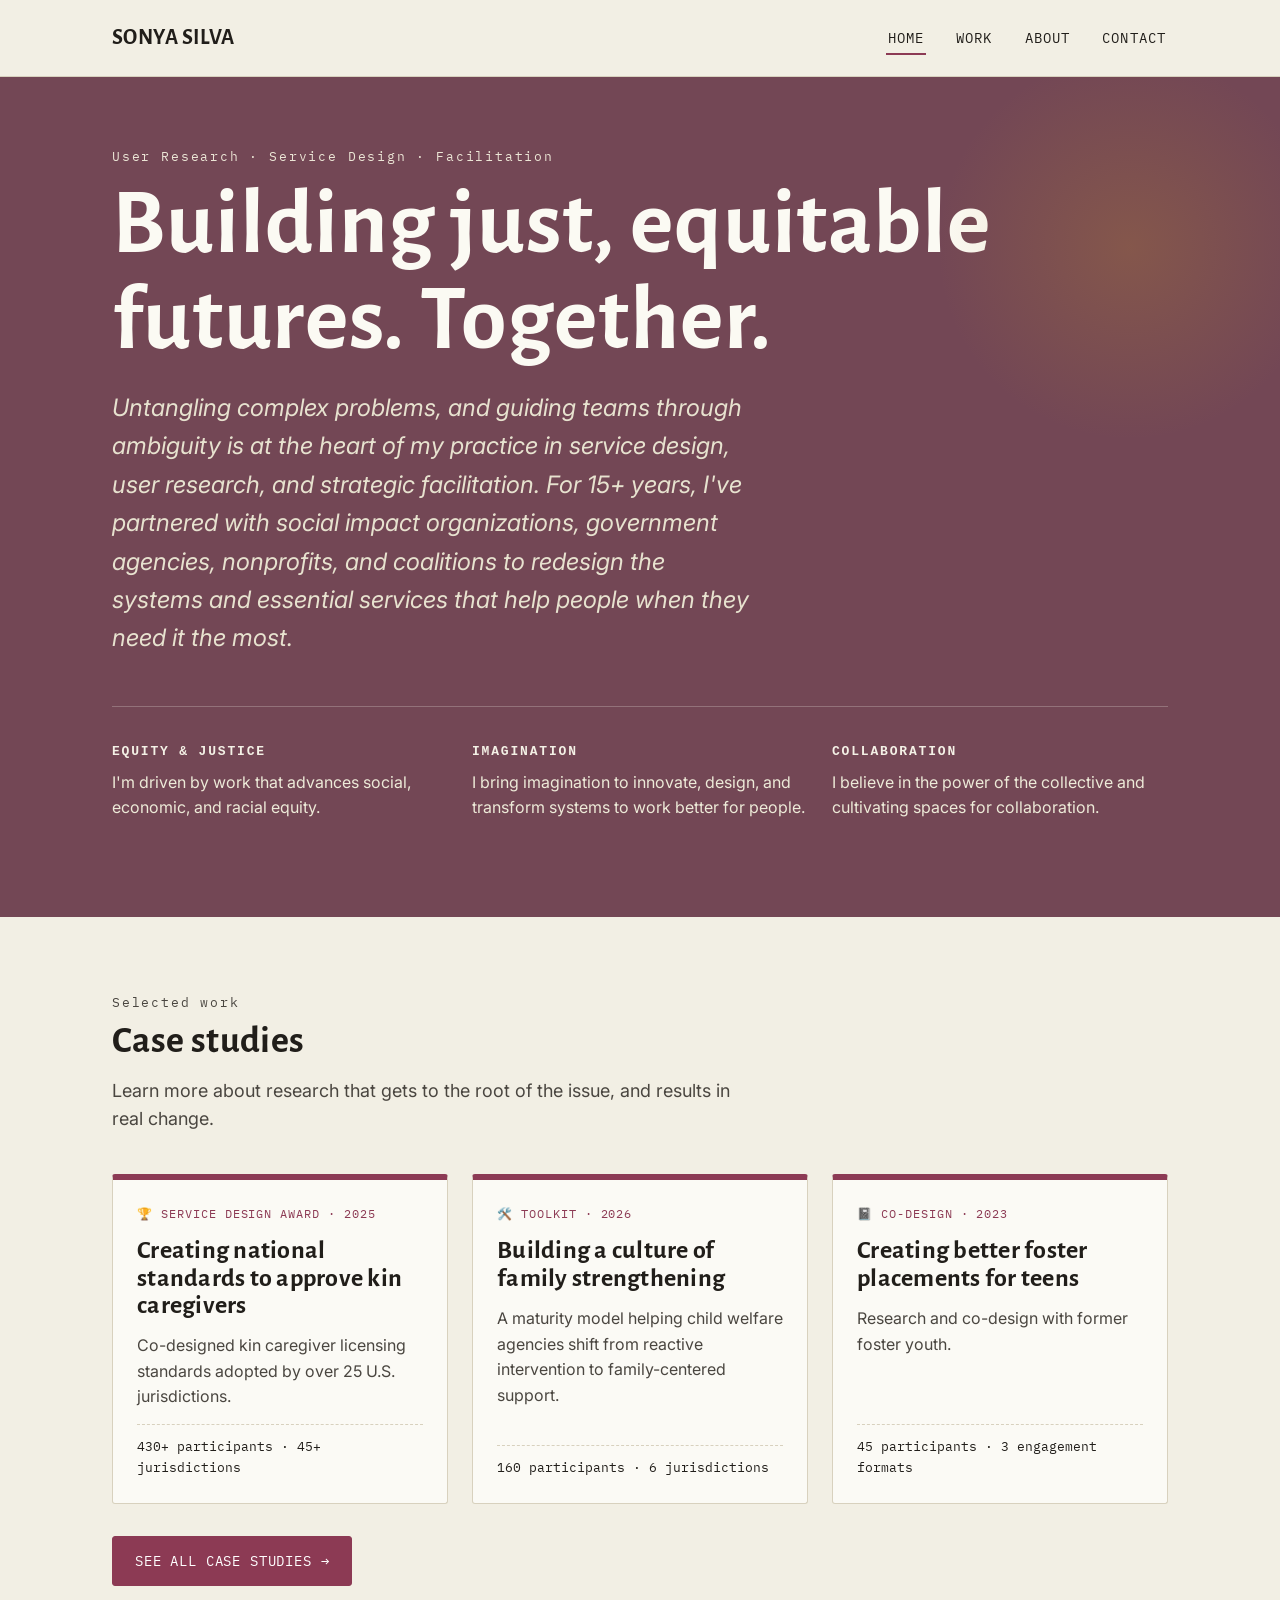
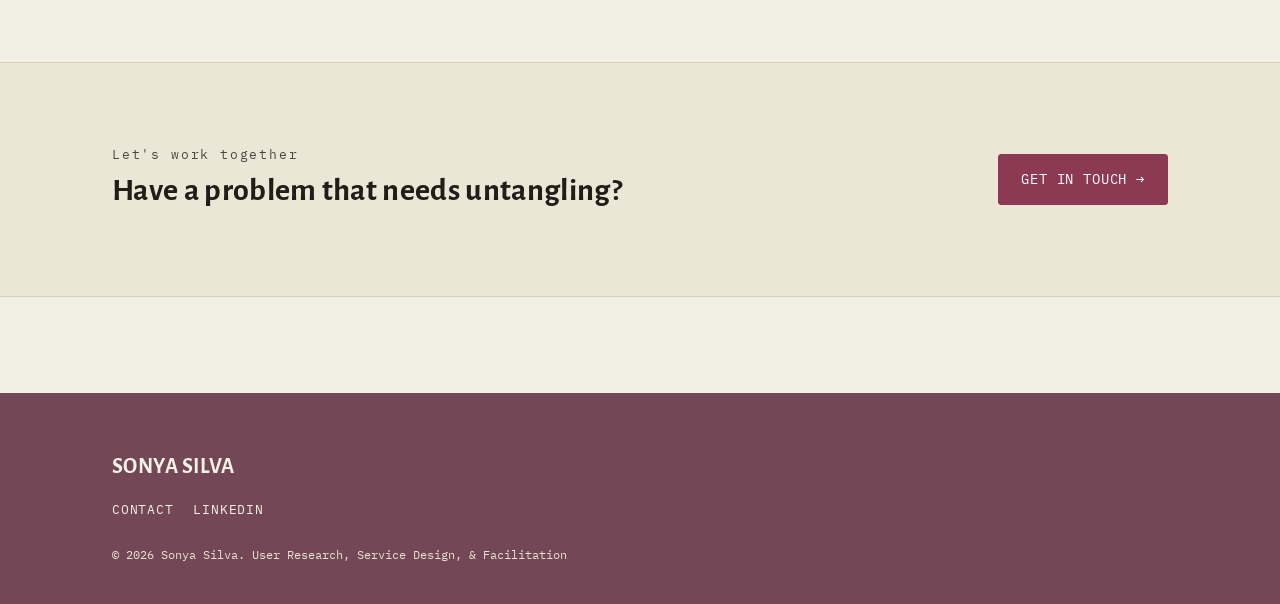
==== commit ec5f8759: "Update index.html" ====
--- a/index.html
+++ b/index.html
@@ -3,7 +3,7 @@
 <head>
 <meta charset="UTF-8">
 <meta name="viewport" content="width=device-width, initial-scale=1.0">
-<title>Sonya Silva — UX Research &amp; Service Design</title>
+<title>Sonya Silva — User Research, Service Design, &amp; Facilitation</title>
 <meta name="description" content="UX Researcher, Service Designer, and Facilitator with 15 years of experience helping social-impact systems work better for the people who rely on them.">
 <link rel="stylesheet" href="assets/styles.css">
 </head>
@@ -77,7 +77,7 @@
         <a class="case-card reveal" href="teen-placements.html" style="--tag-color: var(--rose);">
           <span class="badge">📓 Co-design &middot; 2023</span>
           <h3>Creating better foster placements for teens</h3>
-          <p>Research and co-design with former foster youth youth.</p>
+          <p>Research and co-design with former foster youth.</p>
           <span class="stat">45 participants &middot; 3 engagement formats</span>
         </a>
 
